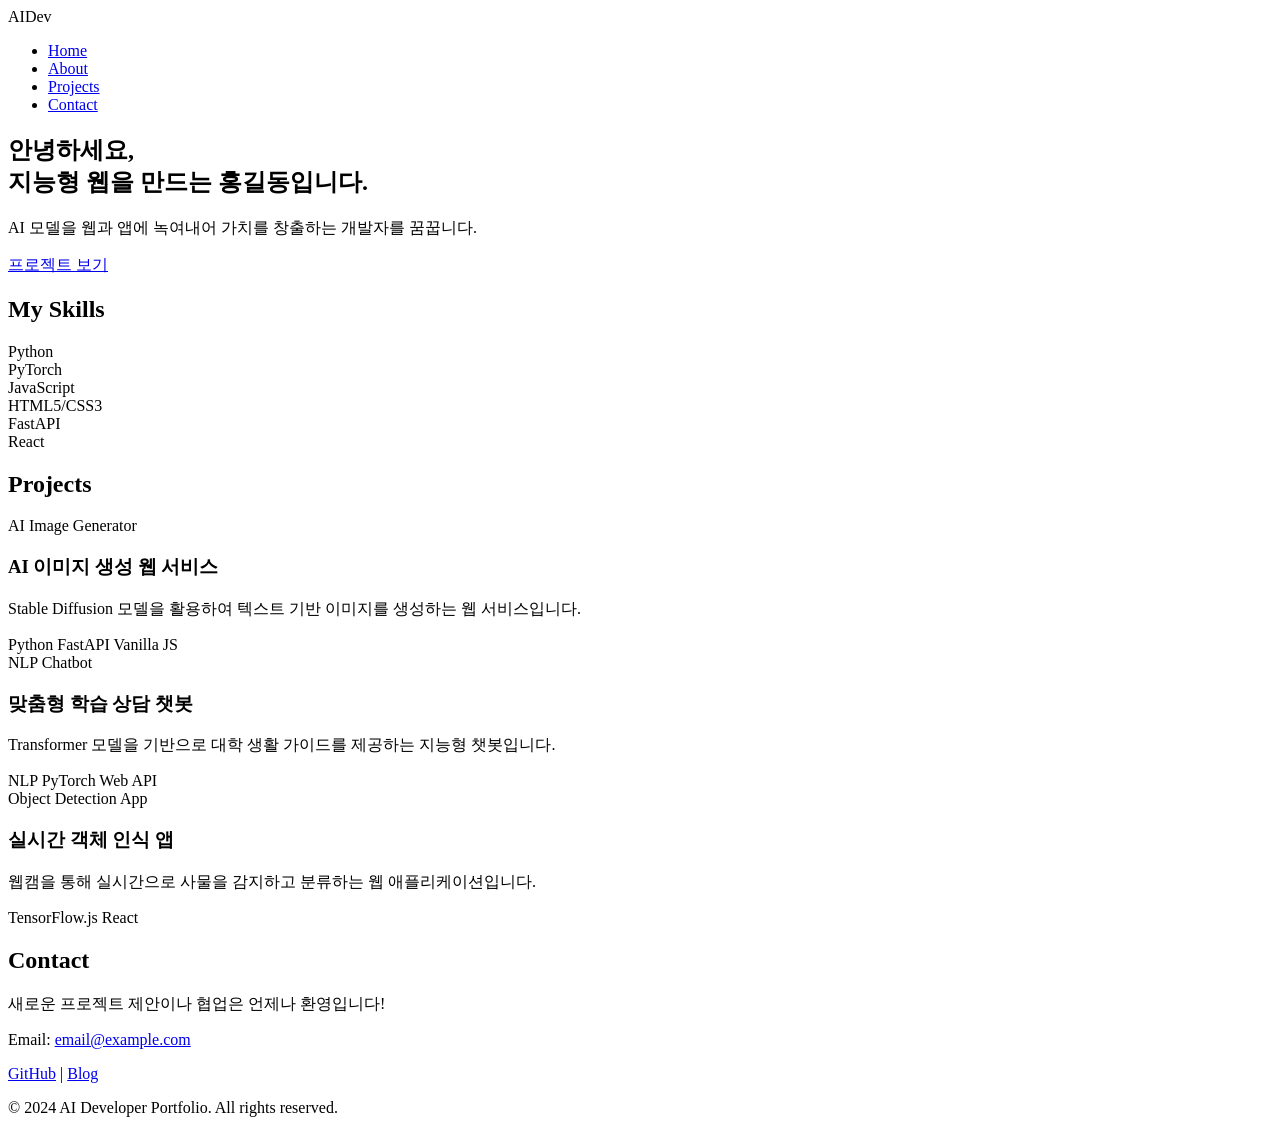
==== index.html @ 756dfb49 "rename to index.html" ====
<!DOCTYPE html>
<html lang="ko">
<head>
    <meta charset="UTF-8">
    <meta name="viewport" content="width=device-width, initial-scale=1.0">
    <title>AI Web Developer | Portfolio</title>
    <link rel="stylesheet" href="style.css">
</head>
<body>
    <!-- Navigation -->
    <nav id="navbar">
        <div class="logo">AI<span>Dev</span></div>
        <ul class="nav-links">
            <li><a href="#home">Home</a></li>
            <li><a href="#about">About</a></li>
            <li><a href="#projects">Projects</a></li>
            <li><a href="#contact">Contact</a></li>
        </ul>
    </nav>

    <!-- Hero Section -->
    <section id="home" class="hero">
        <div class="hero-content">
            <h1 class="fade-in">안녕하세요, <br>지능형 웹을 만드는 <span>홍길동</span>입니다.</h1>
            <p class="fade-in delay-1">AI 모델을 웹과 앱에 녹여내어 가치를 창출하는 개발자를 꿈꿉니다.</p>
            <a href="#projects" class="btn fade-in delay-2">프로젝트 보기</a>
        </div>
    </section>

    <!-- About/Skills Section -->
    <section id="about" class="section">
        <h2 class="section-title">My Skills</h2>
        <div class="skills-container">
            <div class="skill-tag">Python</div>
            <div class="skill-tag">PyTorch</div>
            <div class="skill-tag">JavaScript</div>
            <div class="skill-tag">HTML5/CSS3</div>
            <div class="skill-tag">FastAPI</div>
            <div class="skill-tag">React</div>
        </div>
    </section>

    <!-- Projects Section -->
    <section id="projects" class="section">
        <h2 class="section-title">Projects</h2>
        <div class="project-grid">
            <!-- Project Card 1 -->
            <div class="card">
                <div class="card-img">AI Image Generator</div>
                <div class="card-content">
                    <h3>AI 이미지 생성 웹 서비스</h3>
                    <p>Stable Diffusion 모델을 활용하여 텍스트 기반 이미지를 생성하는 웹 서비스입니다.</p>
                    <div class="tags"><span>Python</span> <span>FastAPI</span> <span>Vanilla JS</span></div>
                </div>
            </div>
            <!-- Project Card 2 -->
            <div class="card">
                <div class="card-img">NLP Chatbot</div>
                <div class="card-content">
                    <h3>맞춤형 학습 상담 챗봇</h3>
                    <p>Transformer 모델을 기반으로 대학 생활 가이드를 제공하는 지능형 챗봇입니다.</p>
                    <div class="tags"><span>NLP</span> <span>PyTorch</span> <span>Web API</span></div>
                </div>
            </div>
            <!-- Project Card 3 -->
            <div class="card">
                <div class="card-img">Object Detection App</div>
                <div class="card-content">
                    <h3>실시간 객체 인식 앱</h3>
                    <p>웹캠을 통해 실시간으로 사물을 감지하고 분류하는 웹 애플리케이션입니다.</p>
                    <div class="tags"><span>TensorFlow.js</span> <span>React</span></div>
                </div>
            </div>
        </div>
    </section>

    <!-- Contact Section -->
    <section id="contact" class="section">
        <h2 class="section-title">Contact</h2>
        <div class="contact-box">
            <p>새로운 프로젝트 제안이나 협업은 언제나 환영입니다!</p>
            <p>Email: <a href="mailto:email@example.com">email@example.com</a></p>
            <div class="social-links">
                <a href="#">GitHub</a> | <a href="#">Blog</a>
            </div>
        </div>
    </section>

    <footer>
        <p>&copy; 2024 AI Developer Portfolio. All rights reserved.</p>
    </footer>

    <script src="script.js"></script>
</body>
</html>
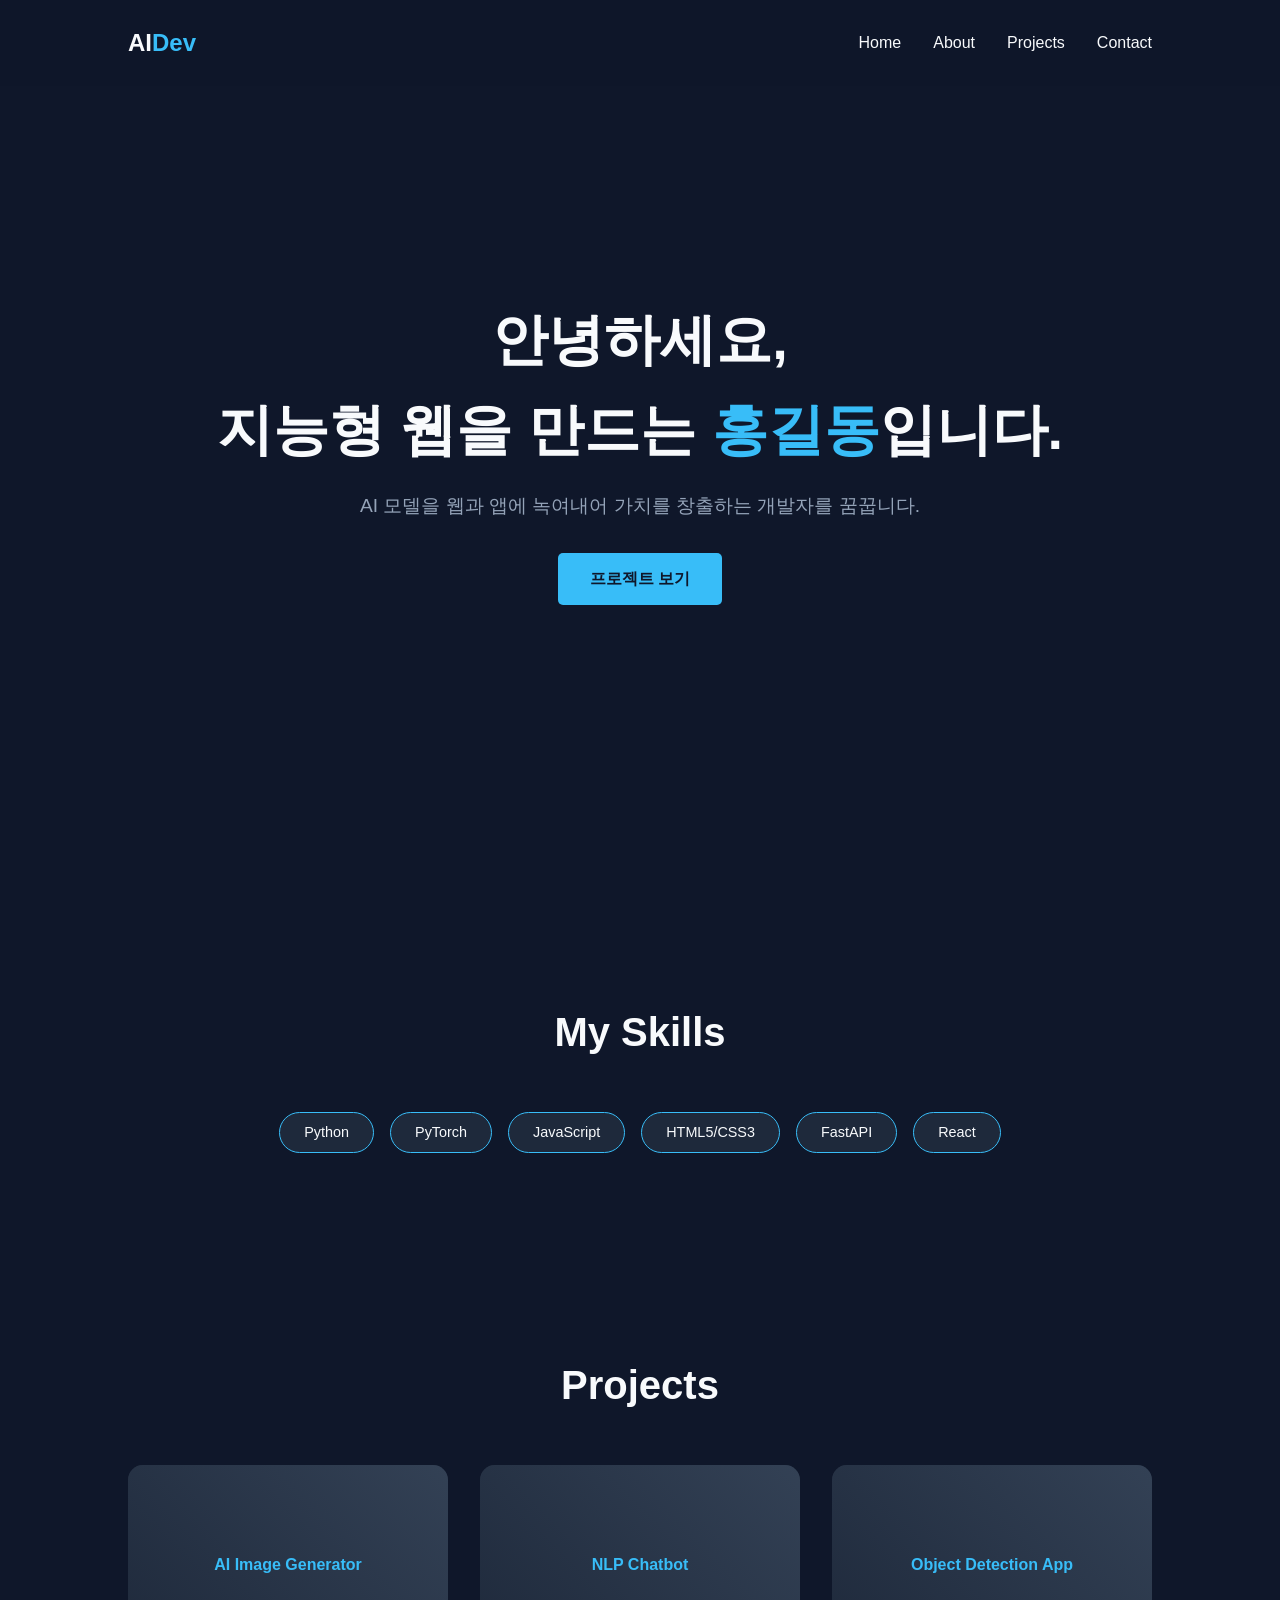
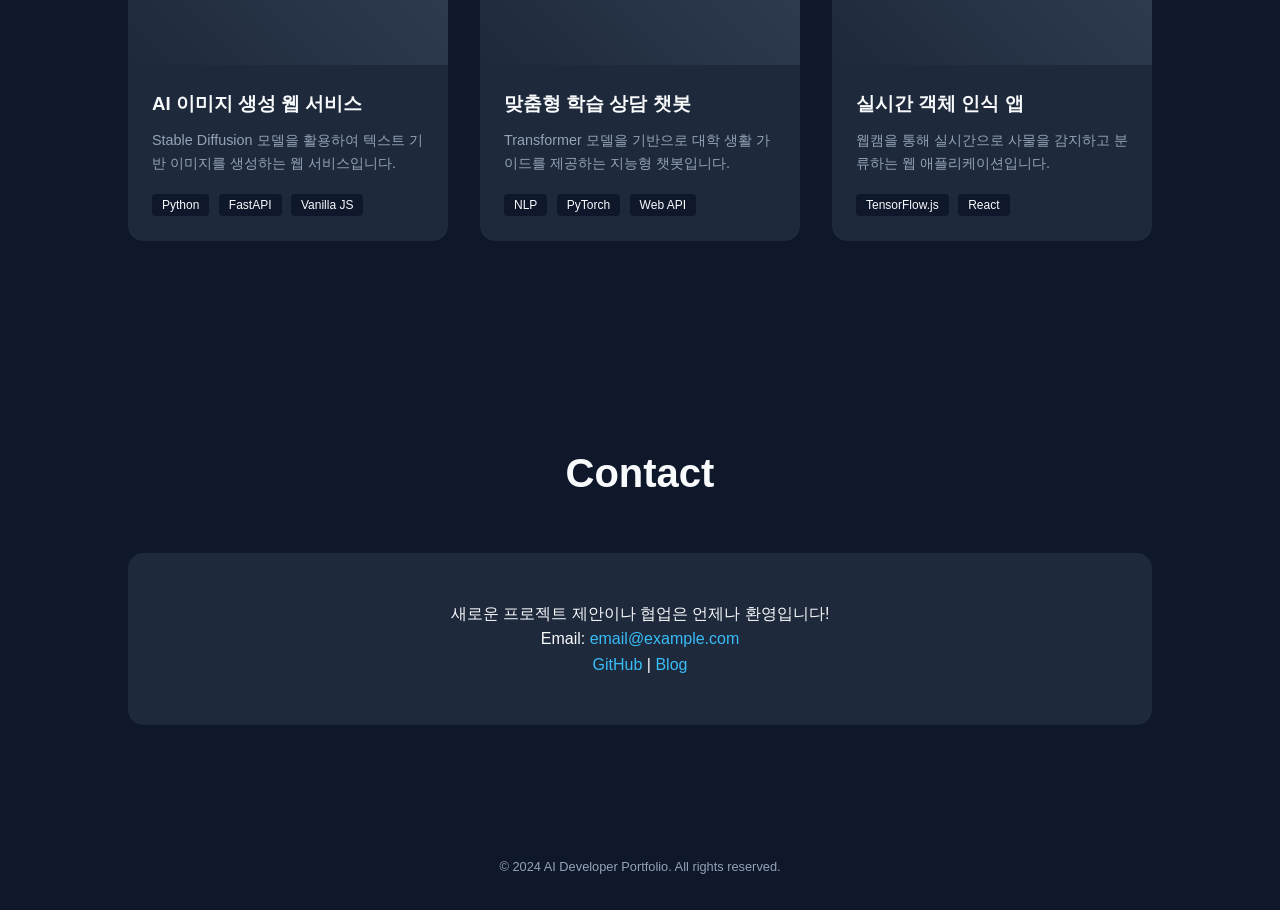
==== commit 8d07929c: "add css/js link code" ====
--- a/index.html
+++ b/index.html
@@ -4,7 +4,7 @@
     <meta charset="UTF-8">
     <meta name="viewport" content="width=device-width, initial-scale=1.0">
     <title>AI Web Developer | Portfolio</title>
-    <link rel="stylesheet" href="style.css">
+    <link rel="stylesheet" href="webp12.css">
 </head>
 <body>
     <!-- Navigation -->
@@ -90,6 +90,6 @@
         <p>&copy; 2024 AI Developer Portfolio. All rights reserved.</p>
     </footer>
 
-    <script src="script.js"></script>
+    <script src="webp12312.js"></script>
 </body>
 </html>
--- a/webp12.css
+++ b/webp12.css
@@ -0,0 +1,193 @@
+:root {
+    --bg-color: #0f172a;
+    --card-bg: #1e293b;
+    --text-color: #f8fafc;
+    --accent-color: #38bdf8;
+    --secondary-color: #94a3b8;
+}
+
+* {
+    margin: 0;
+    padding: 0;
+    box-sizing: border-box;
+}
+
+body {
+    font-family: 'Pretendard', -apple-system, sans-serif;
+    background-color: var(--bg-color);
+    color: var(--text-color);
+    line-height: 1.6;
+    scroll-behavior: smooth;
+}
+
+/* Navigation */
+#navbar {
+    position: fixed;
+    top: 0;
+    width: 100%;
+    display: flex;
+    justify-content: space-between;
+    align-items: center;
+    padding: 1.5rem 10%;
+    background: rgba(15, 23, 42, 0.9);
+    backdrop-filter: blur(10px);
+    z-index: 1000;
+}
+
+.logo {
+    font-size: 1.5rem;
+    font-weight: bold;
+}
+
+.logo span { color: var(--accent-color); }
+
+.nav-links {
+    display: flex;
+    list-style: none;
+}
+
+.nav-links li { margin-left: 2rem; }
+
+.nav-links a {
+    text-decoration: none;
+    color: var(--text-color);
+    font-weight: 500;
+    transition: 0.3s;
+}
+
+.nav-links a:hover { color: var(--accent-color); }
+
+/* Hero Section */
+.hero {
+    height: 100vh;
+    display: flex;
+    align-items: center;
+    justify-content: center;
+    text-align: center;
+    padding: 0 10%;
+}
+
+.hero h1 {
+    font-size: 3.5rem;
+    margin-bottom: 1rem;
+}
+
+.hero h1 span { color: var(--accent-color); }
+
+.hero p {
+    font-size: 1.2rem;
+    color: var(--secondary-color);
+    margin-bottom: 2rem;
+}
+
+.btn {
+    display: inline-block;
+    padding: 0.8rem 2rem;
+    background: var(--accent-color);
+    color: var(--bg-color);
+    text-decoration: none;
+    border-radius: 5px;
+    font-weight: bold;
+    transition: 0.3s;
+}
+
+.btn:hover { transform: translateY(-3px); box-shadow: 0 10px 20px rgba(56, 189, 248, 0.3); }
+
+/* Section Styles */
+.section { padding: 100px 10%; }
+
+.section-title {
+    font-size: 2.5rem;
+    margin-bottom: 3rem;
+    text-align: center;
+}
+
+/* Skill Tags */
+.skills-container {
+    display: flex;
+    flex-wrap: wrap;
+    justify-content: center;
+    gap: 1rem;
+}
+
+.skill-tag {
+    padding: 0.5rem 1.5rem;
+    background: var(--card-bg);
+    border: 1px solid var(--accent-color);
+    border-radius: 50px;
+    font-size: 0.9rem;
+}
+
+/* Project Grid (Cards) */
+.project-grid {
+    display: grid;
+    grid-template-columns: repeat(auto-fit, minmax(300px, 1fr));
+    gap: 2rem;
+}
+
+.card {
+    background: var(--card-bg);
+    border-radius: 15px;
+    overflow: hidden;
+    transition: 0.3s;
+    cursor: pointer;
+}
+
+.card:hover { transform: translateY(-10px); }
+
+.card-img {
+    height: 200px;
+    background: linear-gradient(45deg, #1e293b, #334155);
+    display: flex;
+    align-items: center;
+    justify-content: center;
+    font-weight: bold;
+    color: var(--accent-color);
+}
+
+.card-content { padding: 1.5rem; }
+
+.card-content h3 { margin-bottom: 10px; }
+
+.card-content p {
+    font-size: 0.9rem;
+    color: var(--secondary-color);
+    margin-bottom: 1rem;
+}
+
+.tags span {
+    font-size: 0.75rem;
+    background: #0f172a;
+    padding: 4px 10px;
+    border-radius: 4px;
+    margin-right: 5px;
+}
+
+/* Contact */
+.contact-box {
+    text-align: center;
+    background: var(--card-bg);
+    padding: 3rem;
+    border-radius: 15px;
+}
+
+.contact-box a { color: var(--accent-color); text-decoration: none; }
+
+footer {
+    text-align: center;
+    padding: 2rem;
+    font-size: 0.8rem;
+    color: var(--secondary-color);
+}
+
+/* Animations */
+.fade-in { opacity: 0; transform: translateY(20px); transition: 1s ease-out forwards; }
+.delay-1 { transition-delay: 0.3s; }
+.delay-2 { transition-delay: 0.6s; }
+.visible { opacity: 1; transform: translateY(0); }
+
+/* Responsive */
+@media (max-width: 768px) {
+    .hero h1 { font-size: 2.5rem; }
+    .nav-links { display: none; }
+}
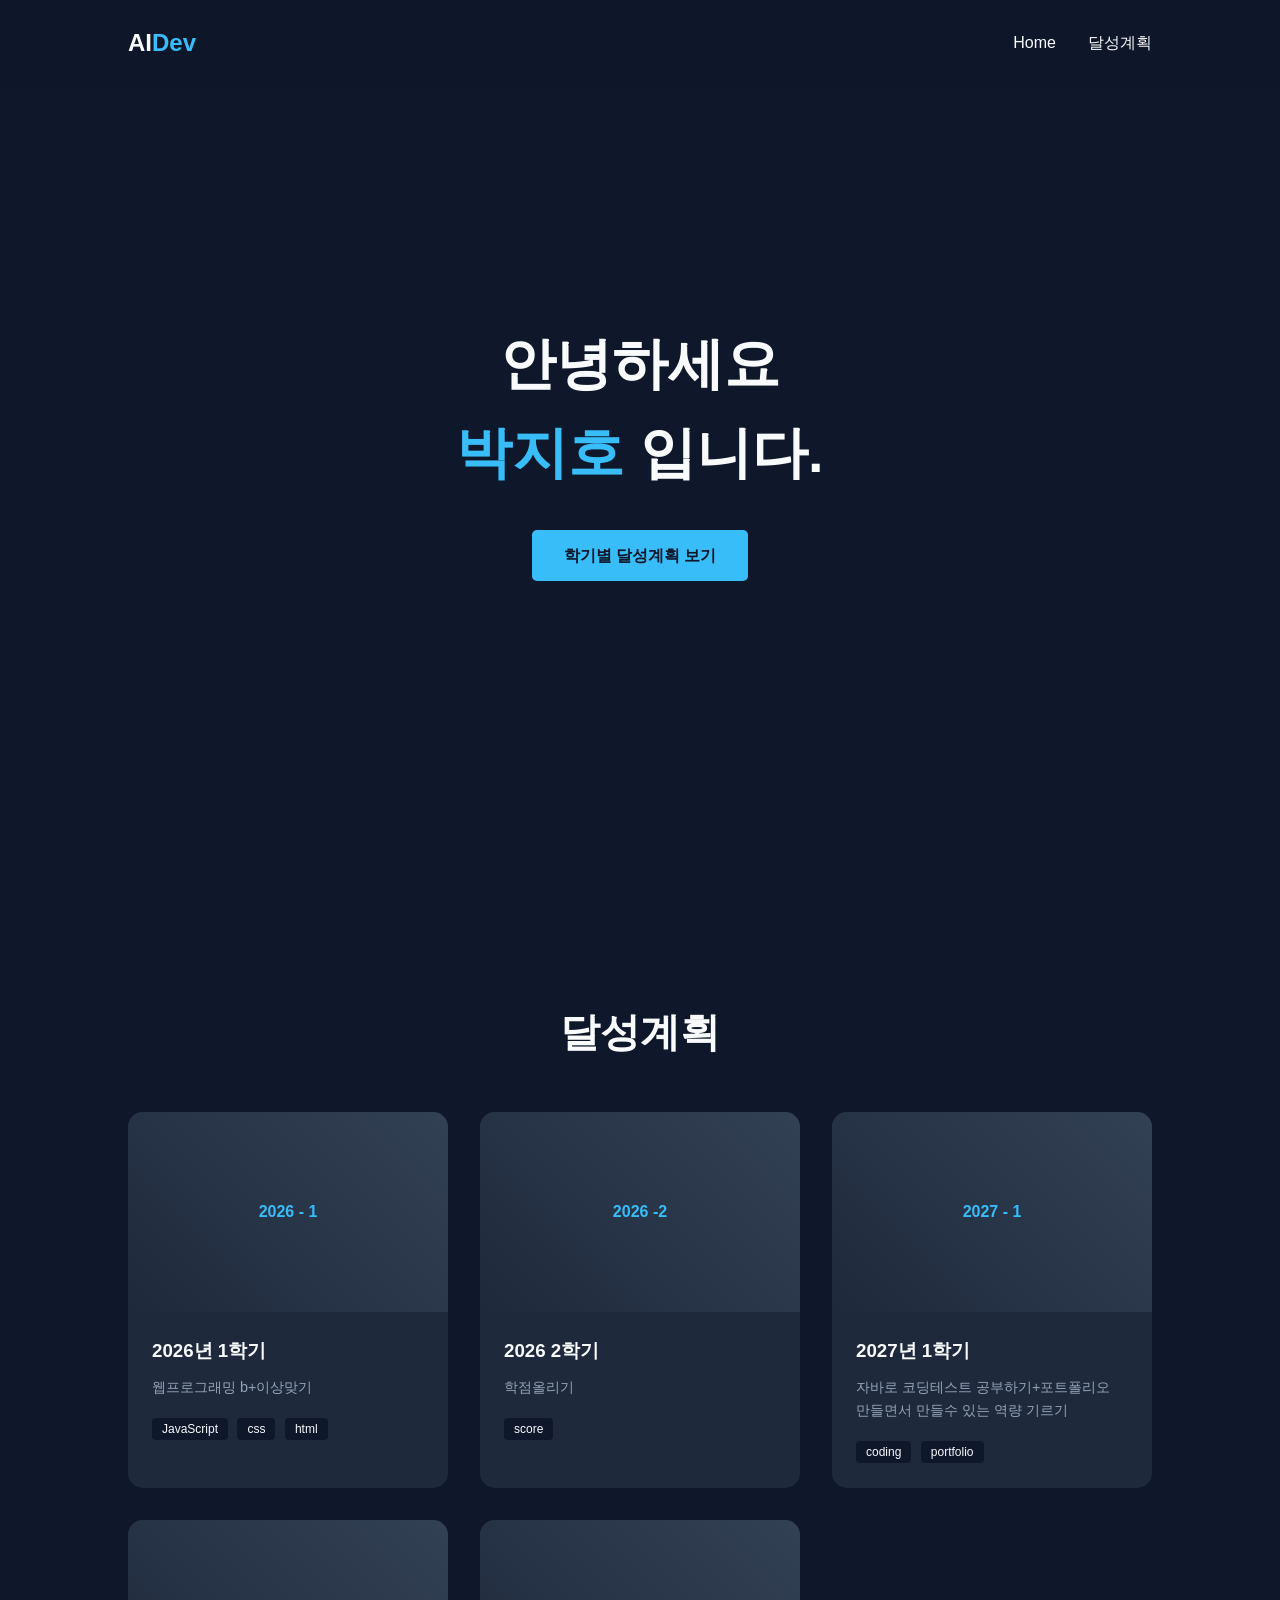
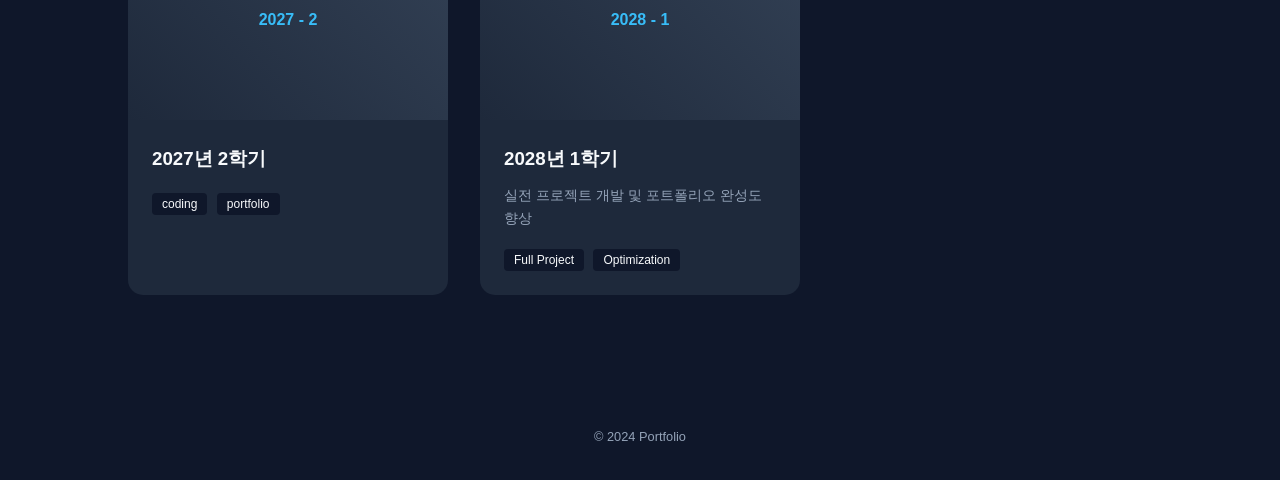
==== commit ed51c199: "update add css/js link code with add code" ====
--- a/index.html
+++ b/index.html
@@ -4,92 +4,109 @@
     <meta charset="UTF-8">
     <meta name="viewport" content="width=device-width, initial-scale=1.0">
     <title>AI Web Developer | Portfolio</title>
+
     <link rel="stylesheet" href="webp12.css">
 </head>
+
 <body>
+
     <!-- Navigation -->
     <nav id="navbar">
         <div class="logo">AI<span>Dev</span></div>
         <ul class="nav-links">
             <li><a href="#home">Home</a></li>
-            <li><a href="#about">About</a></li>
-            <li><a href="#projects">Projects</a></li>
-            <li><a href="#contact">Contact</a></li>
+            <li><a href="#projects">달성계획</a></li>
         </ul>
     </nav>
 
-    <!-- Hero Section -->
+    <!-- HOME -->
     <section id="home" class="hero">
         <div class="hero-content">
-            <h1 class="fade-in">안녕하세요, <br>지능형 웹을 만드는 <span>홍길동</span>입니다.</h1>
-            <p class="fade-in delay-1">AI 모델을 웹과 앱에 녹여내어 가치를 창출하는 개발자를 꿈꿉니다.</p>
-            <a href="#projects" class="btn fade-in delay-2">프로젝트 보기</a>
+            <h1 class="fade-in">
+                안녕하세요 <br>
+                <span>박지호</span> 입니다.
+            </h1>
+            </p>
+            <a href="#projects" class="btn fade-in delay-2">
+                학기별 달성계획 보기
+            </a>
         </div>
     </section>
 
-    <!-- About/Skills Section -->
-    <section id="about" class="section">
-        <h2 class="section-title">My Skills</h2>
-        <div class="skills-container">
-            <div class="skill-tag">Python</div>
-            <div class="skill-tag">PyTorch</div>
-            <div class="skill-tag">JavaScript</div>
-            <div class="skill-tag">HTML5/CSS3</div>
-            <div class="skill-tag">FastAPI</div>
-            <div class="skill-tag">React</div>
-        </div>
-    </section>
+    <!-- 달성계획 -->
+    <section id="projects" class="section">
+        <h2 class="section-title">달성계획</h2>
 
-    <!-- Projects Section -->
-    <section id="projects" class="section">
-        <h2 class="section-title">Projects</h2>
         <div class="project-grid">
-            <!-- Project Card 1 -->
+
             <div class="card">
-                <div class="card-img">AI Image Generator</div>
+                <div class="card-img">2026 - 1</div>
                 <div class="card-content">
-                    <h3>AI 이미지 생성 웹 서비스</h3>
-                    <p>Stable Diffusion 모델을 활용하여 텍스트 기반 이미지를 생성하는 웹 서비스입니다.</p>
-                    <div class="tags"><span>Python</span> <span>FastAPI</span> <span>Vanilla JS</span></div>
+                    <h3>2026년 1학기</h3>
+                    <p>웹프로그래밍 b+이상맞기
+                    </p>
+                    <div class="tags">
+                        <span>JavaScript</span>
+                        <span>css</span>
+                        <span>html</span>
+                    </div>
                 </div>
             </div>
-            <!-- Project Card 2 -->
+
             <div class="card">
-                <div class="card-img">NLP Chatbot</div>
+                <div class="card-img">2026 -2</div>
                 <div class="card-content">
-                    <h3>맞춤형 학습 상담 챗봇</h3>
-                    <p>Transformer 모델을 기반으로 대학 생활 가이드를 제공하는 지능형 챗봇입니다.</p>
-                    <div class="tags"><span>NLP</span> <span>PyTorch</span> <span>Web API</span></div>
+                    <h3>2026 2학기 </h3>
+                     <p>학점올리기
+                    </p>
+                    <div class="tags">
+                        <span>score</span>
+                    </div>
                 </div>
             </div>
-            <!-- Project Card 3 -->
             <div class="card">
-                <div class="card-img">Object Detection App</div>
-                <div class="card-content">
-                    <h3>실시간 객체 인식 앱</h3>
-                    <p>웹캠을 통해 실시간으로 사물을 감지하고 분류하는 웹 애플리케이션입니다.</p>
-                    <div class="tags"><span>TensorFlow.js</span> <span>React</span></div>
-                </div>
-            </div>
+    <div class="card-img">2027 - 1</div>
+    <div class="card-content">
+        <h3>2027년 1학기</h3>
+        <p>자바로 코딩테스트 공부하기+포트폴리오 만들면서 만들수 있는 역량 기르기</p>
+        <div class="tags">
+            <span>coding</span>
+            <span>portfolio</span>
         </div>
-    </section>
+    </div>
+</div>
 
-    <!-- Contact Section -->
-    <section id="contact" class="section">
-        <h2 class="section-title">Contact</h2>
-        <div class="contact-box">
-            <p>새로운 프로젝트 제안이나 협업은 언제나 환영입니다!</p>
-            <p>Email: <a href="mailto:email@example.com">email@example.com</a></p>
-            <div class="social-links">
-                <a href="#">GitHub</a> | <a href="#">Blog</a>
-            </div>
+<div class="card">
+    <div class="card-img">2027 - 2</div>
+    <div class="card-content">
+        <h3>2027년 2학기</h3>
+        <p></p>
+        <div class="tags">
+            <span>coding</span>
+            <span>portfolio</span>
+        </div>
+    </div>
+</div>
+
+<div class="card">
+    <div class="card-img">2028 - 1</div>
+    <div class="card-content">
+        <h3>2028년 1학기</h3>
+        <p>실전 프로젝트 개발 및 포트폴리오 완성도 향상</p>
+        <div class="tags">
+            <span>Full Project</span>
+            <span>Optimization</span>
+        </div>
+    </div>
+</div>
         </div>
     </section>
 
     <footer>
-        <p>&copy; 2024 AI Developer Portfolio. All rights reserved.</p>
+        <p>&copy; 2024 Portfolio</p>
     </footer>
 
     <script src="webp12312.js"></script>
+
 </body>
 </html>
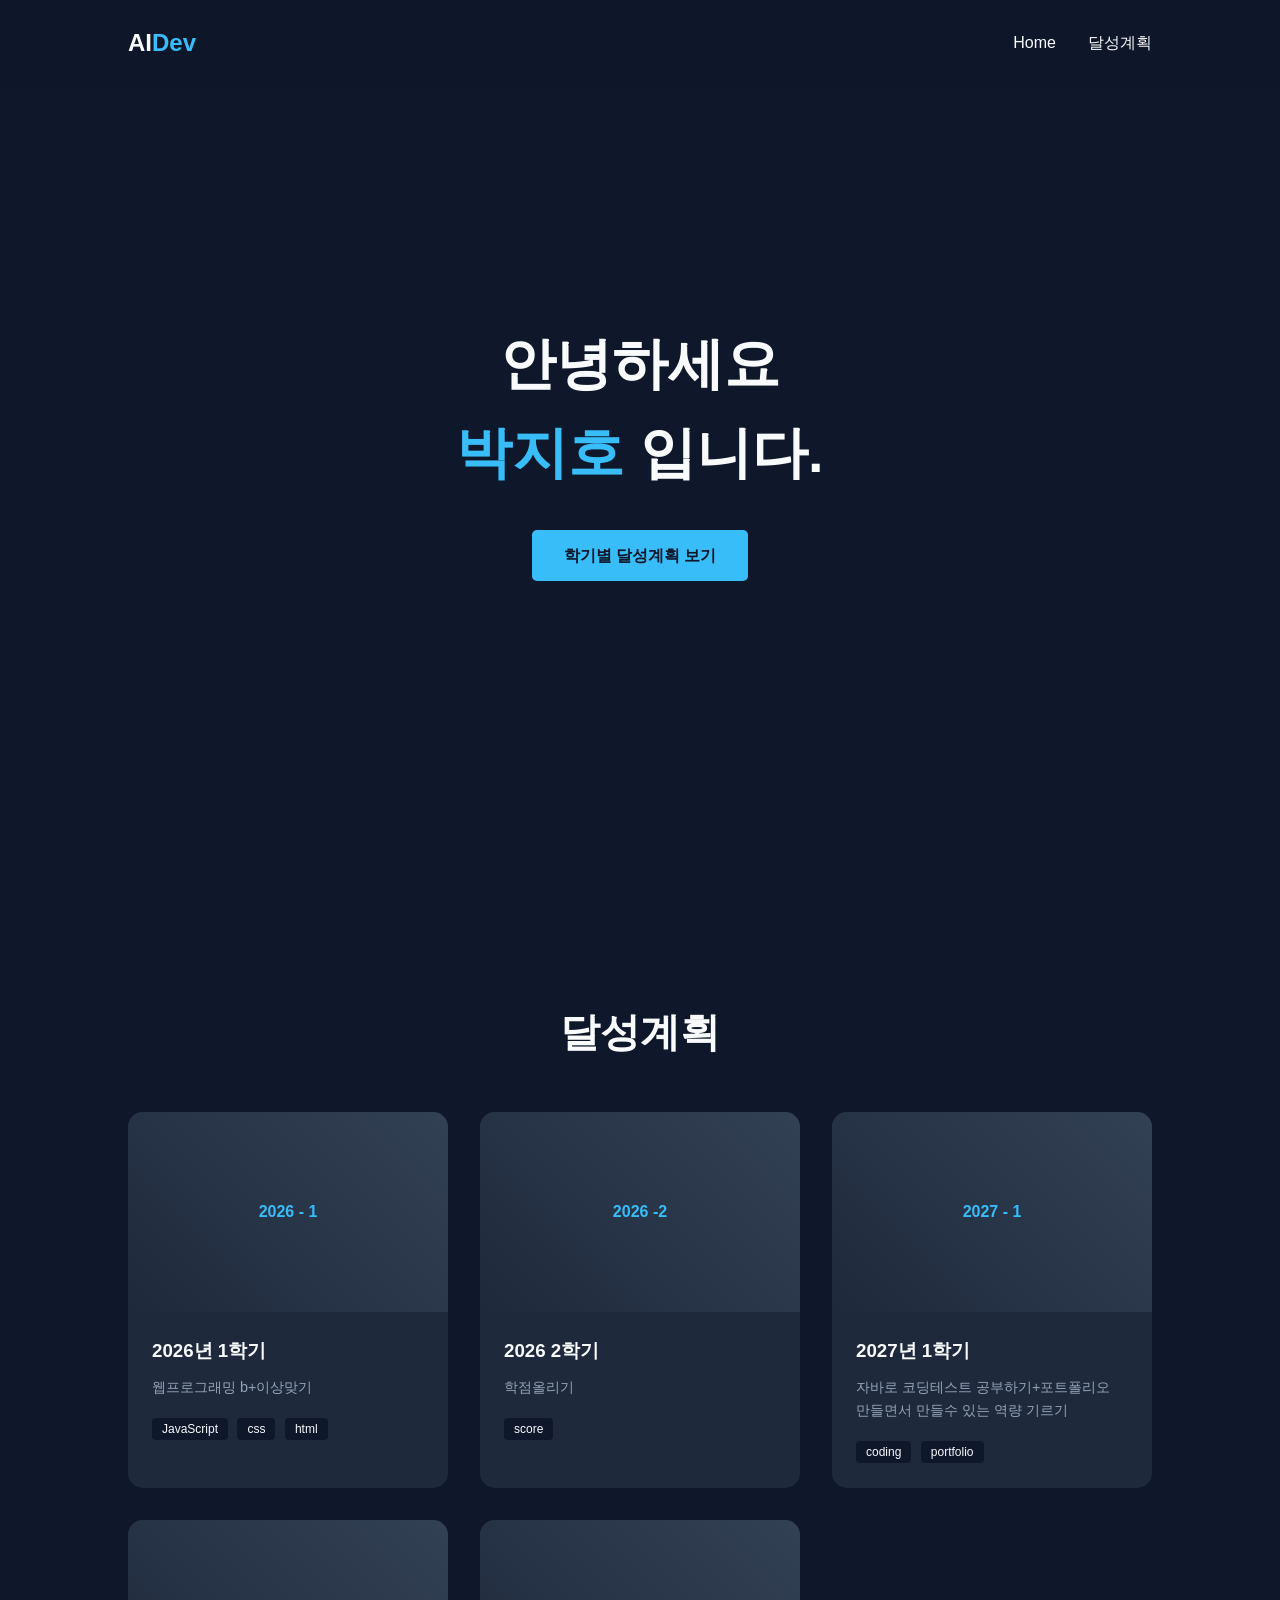
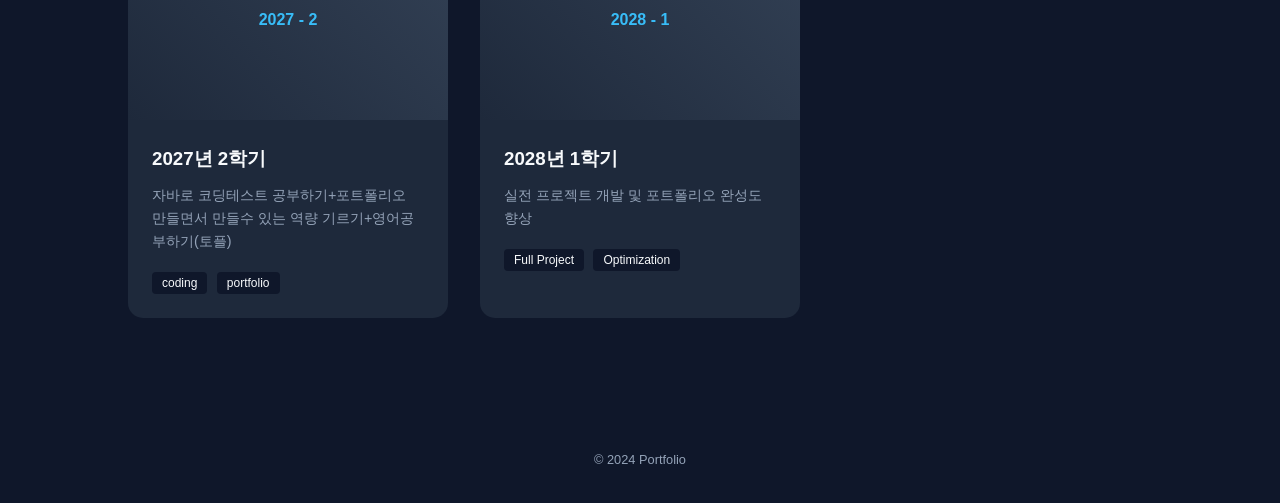
==== commit 2fb69b8a: "third update html code" ====
--- a/index.html
+++ b/index.html
@@ -80,7 +80,7 @@
     <div class="card-img">2027 - 2</div>
     <div class="card-content">
         <h3>2027년 2학기</h3>
-        <p></p>
+        <p>자바로 코딩테스트 공부하기+포트폴리오 만들면서 만들수 있는 역량 기르기+영어공부하기(토플)</p>
         <div class="tags">
             <span>coding</span>
             <span>portfolio</span>
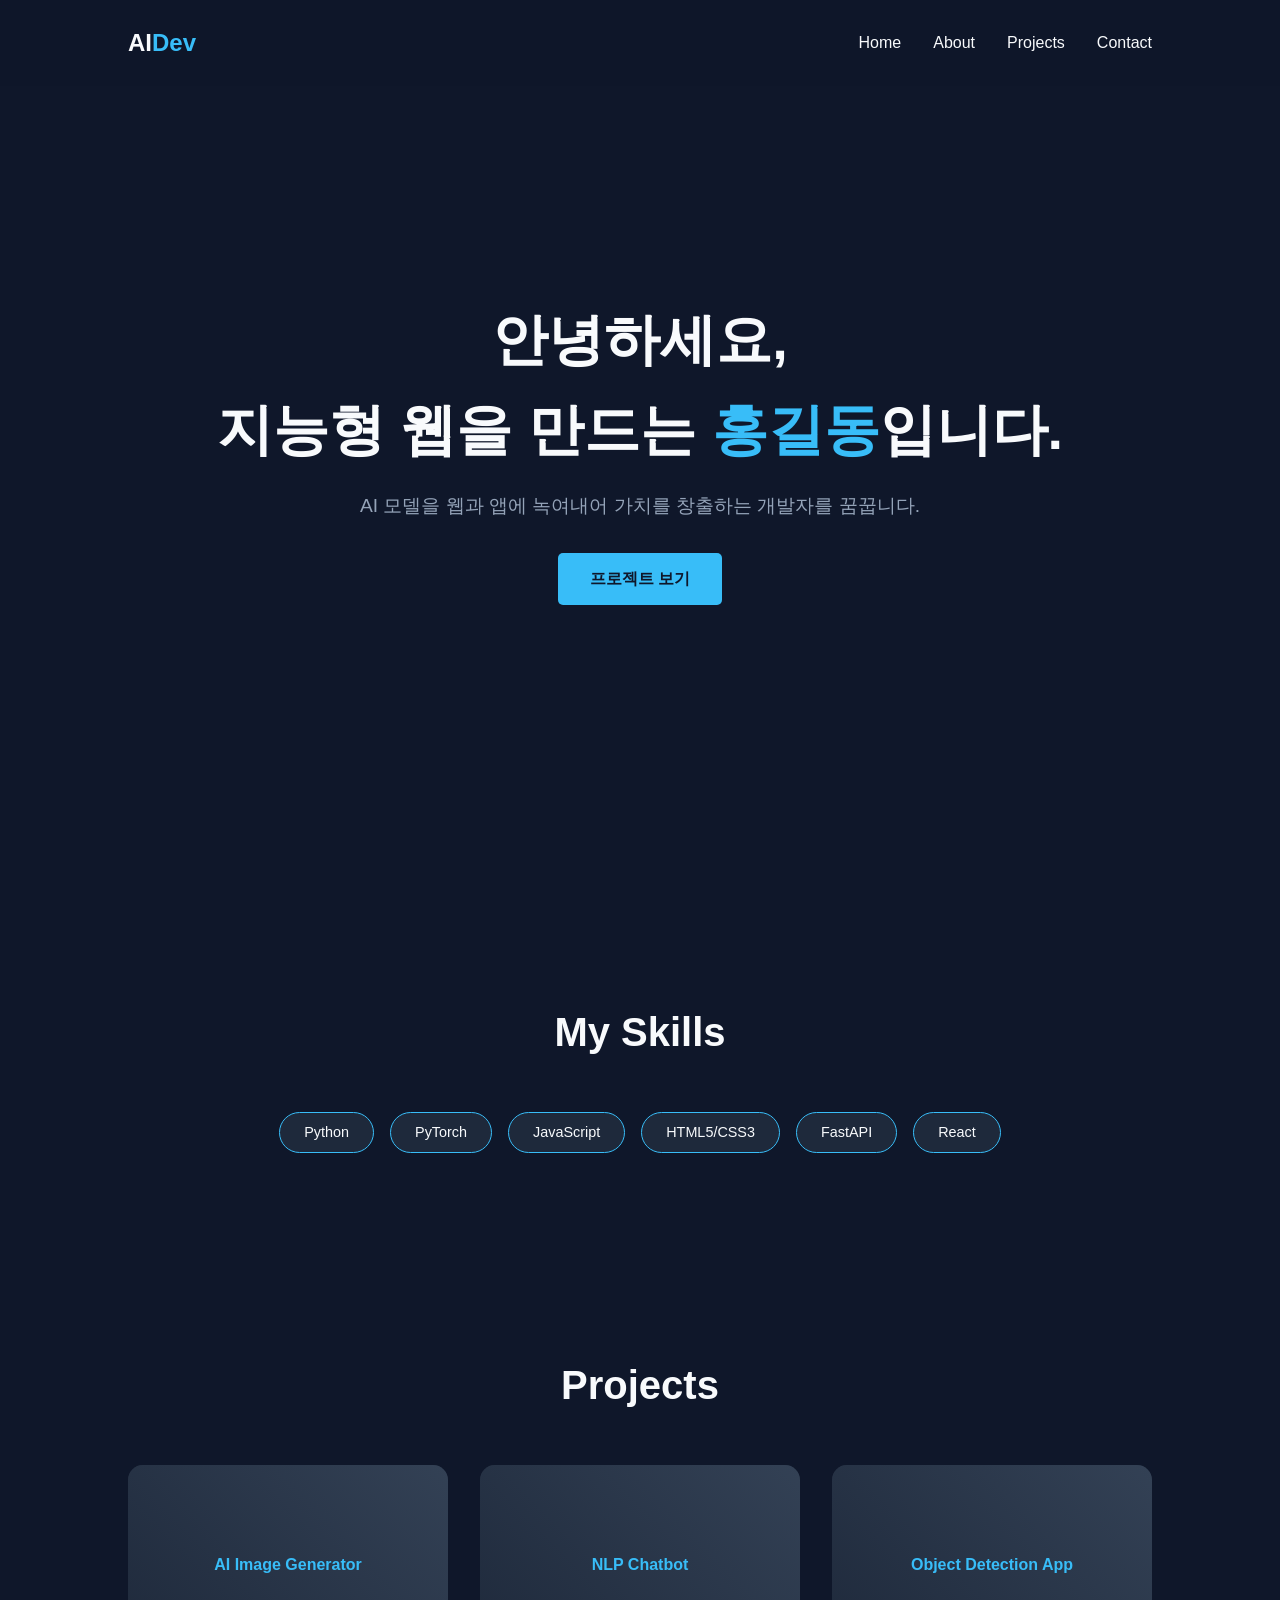
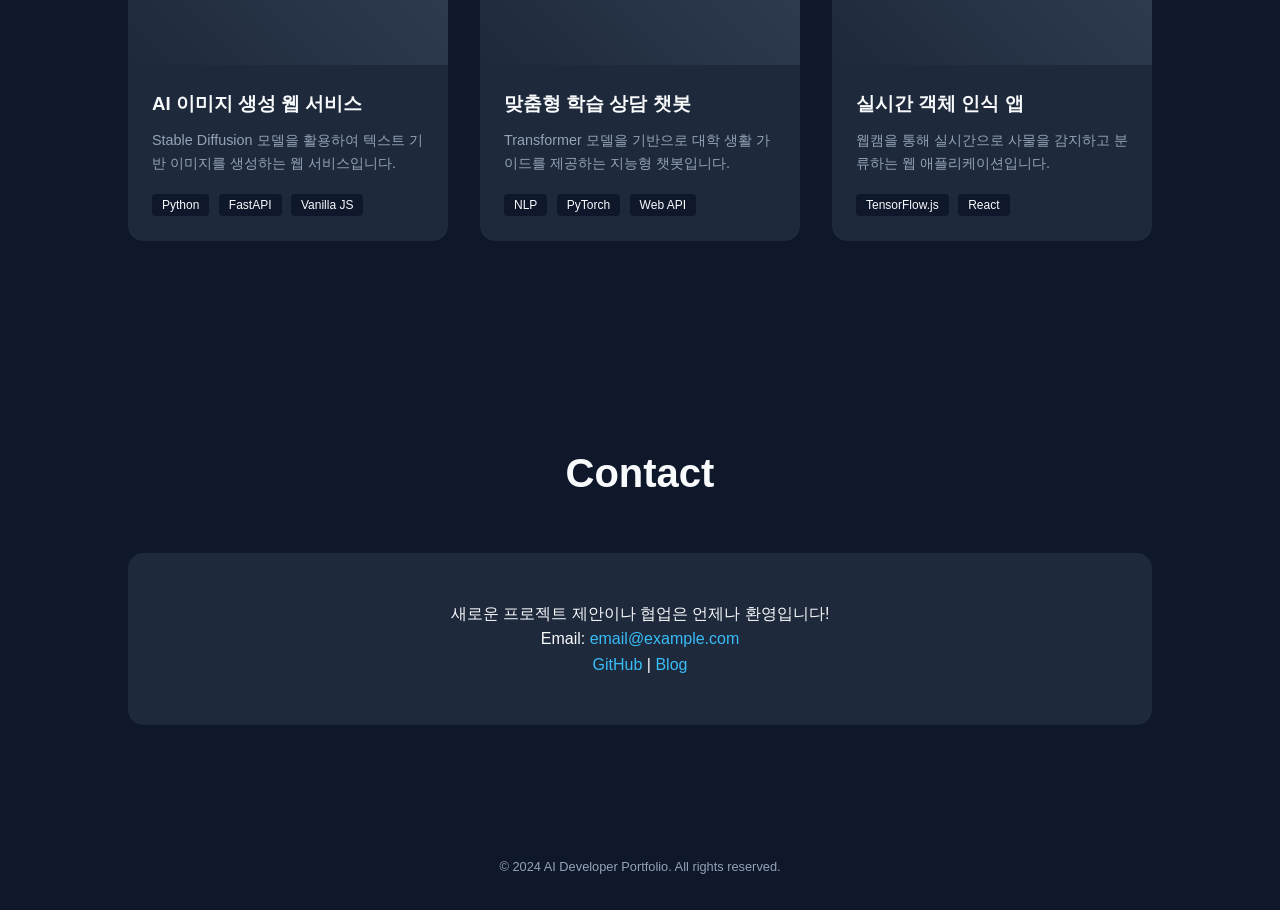
==== commit 836ffd80: "5 modify" ====
--- a/index.html
+++ b/index.html
@@ -4,109 +4,96 @@
     <meta charset="UTF-8">
     <meta name="viewport" content="width=device-width, initial-scale=1.0">
     <title>AI Web Developer | Portfolio</title>
-
-    <link rel="stylesheet" href="webp12.css">
+        <link rel="stylesheet" href="webp12.css">
 </head>
-
 <body>
-
     <!-- Navigation -->
     <nav id="navbar">
         <div class="logo">AI<span>Dev</span></div>
         <ul class="nav-links">
             <li><a href="#home">Home</a></li>
-            <li><a href="#projects">달성계획</a></li>
+            <li><a href="#about">About</a></li>
+            <li><a href="#projects">Projects</a></li>
+            <li><a href="#contact">Contact</a></li>
         </ul>
     </nav>
-
-    <!-- HOME -->
+    <!-- Hero Section -->
     <section id="home" class="hero">
         <div class="hero-content">
-            <h1 class="fade-in">
-                안녕하세요 <br>
-                <span>박지호</span> 입니다.
-            </h1>
-            </p>
-            <a href="#projects" class="btn fade-in delay-2">
-                학기별 달성계획 보기
-            </a>
+            <h1 class="fade-in">안녕하세요, <br>지능형 웹을 만드는 <span>홍길동</span>입니다.</h1>
+            <p class="fade-in delay-1">AI 모델을 웹과 앱에 녹여내어 가치를 창출하는 개발자를 꿈꿉니다.</p>
+            <a href="#projects" class="btn fade-in delay-2">프로젝트 보기</a>
         </div>
     </section>
-
-    <!-- 달성계획 -->
+    <!-- About/Skills Section -->
+    <section id="about" class="section">
+        <h2 class="section-title">My Skills</h2>
+        <div class="skills-container">
+            <div class="skill-tag">Python</div>
+            <div class="skill-tag">PyTorch</div>
+            <div class="skill-tag">JavaScript</div>
+            <div class="skill-tag">HTML5/CSS3</div>
+            <div class="skill-tag">FastAPI</div>
+            <div class="skill-tag">React</div>
+        </div>
+    </section>
+    <!-- Projects Section -->
     <section id="projects" class="section">
-        <h2 class="section-title">달성계획</h2>
-
+        <h2 class="section-title">Projects</h2>
         <div class="project-grid">
-
+            <!-- Project Card 1 -->
             <div class="card">
-                <div class="card-img">2026 - 1</div>
+                <div class="card-img">AI Image Generator</div>
                 <div class="card-content">
-                    <h3>2026년 1학기</h3>
-                    <p>웹프로그래밍 b+이상맞기
-                    </p>
-                    <div class="tags">
-                        <span>JavaScript</span>
-                        <span>css</span>
-                        <span>html</span>
-                    </div>
+                    <h3>AI 이미지 생성 웹 서비스</h3>
+                    <p>Stable Diffusion 모델을 활용하여 텍스트 기반 이미지를 생성하는 웹 서비스입니다.</p>
+                    <div class="tags"><span>Python</span> <span>FastAPI</span> <span>Vanilla JS</span></div>
                 </div>
             </div>
-
+            <!-- Project Card 2 -->
             <div class="card">
-                <div class="card-img">2026 -2</div>
+                <div class="card-img">NLP Chatbot</div>
                 <div class="card-content">
-                    <h3>2026 2학기 </h3>
-                     <p>학점올리기
-                    </p>
-                    <div class="tags">
-                        <span>score</span>
-                    </div>
+                    <h3>맞춤형 학습 상담 챗봇</h3>
+                    <p>Transformer 모델을 기반으로 대학 생활 가이드를 제공하는 지능형 챗봇입니다.</p>
+                    <div class="tags"><span>NLP</span> <span>PyTorch</span> <span>Web API</span></div>
                 </div>
             </div>
+            <!-- Project Card 3 -->
             <div class="card">
-    <div class="card-img">2027 - 1</div>
-    <div class="card-content">
-        <h3>2027년 1학기</h3>
-        <p>자바로 코딩테스트 공부하기+포트폴리오 만들면서 만들수 있는 역량 기르기</p>
-        <div class="tags">
-            <span>coding</span>
-            <span>portfolio</span>
-        </div>
-    </div>
-</div>
-
-<div class="card">
-    <div class="card-img">2027 - 2</div>
-    <div class="card-content">
-        <h3>2027년 2학기</h3>
-        <p>자바로 코딩테스트 공부하기+포트폴리오 만들면서 만들수 있는 역량 기르기+영어공부하기(토플)</p>
-        <div class="tags">
-            <span>coding</span>
-            <span>portfolio</span>
-        </div>
-    </div>
-</div>
-
-<div class="card">
-    <div class="card-img">2028 - 1</div>
-    <div class="card-content">
-        <h3>2028년 1학기</h3>
-        <p>실전 프로젝트 개발 및 포트폴리오 완성도 향상</p>
-        <div class="tags">
-            <span>Full Project</span>
-            <span>Optimization</span>
-        </div>
-    </div>
-</div>
+                <div class="card-img">Object Detection App</div>
+                <div class="card-content">
+                    <h3>실시간 객체 인식 앱</h3>
+                    <p>웹캠을 통해 실시간으로 사물을 감지하고 분류하는 웹 애플리케이션입니다.</p>
+                    <div class="tags"><span>TensorFlow.js</span> <span>React</span></div>
+                </div>
+            </div>
         </div>
     </section>
+    <!-- Contact Section -->
+    <section id="contact" class="section">
+        <h2 class="section-title">Contact</h2>
+        <div class="contact-box">
+            <p>새로운 프로젝트 제안이나 협업은 언제나 환영입니다!</p>
+            <p>Email: <a href="mailto:email@example.com">email@example.com</a></p>
+            <div class="social-links">
+                <a href="#">GitHub</a> | <a href="#">Blog</a>
+            </div>
+        </div>
+    </section>
+    <footer>
+        <p>&copy; 2024 AI Developer Portfolio. All rights reserved.</p>
+    </footer>
+        <script src="webp12312.js"></script>
+</body>
+</html>
 
-    <footer>
-        <p>&copy; 2024 Portfolio</p>
-    </footer>
 
-    <script src="webp12312.js"></script>
 
-</body>
-</html>+
+
+
+
+
+
+
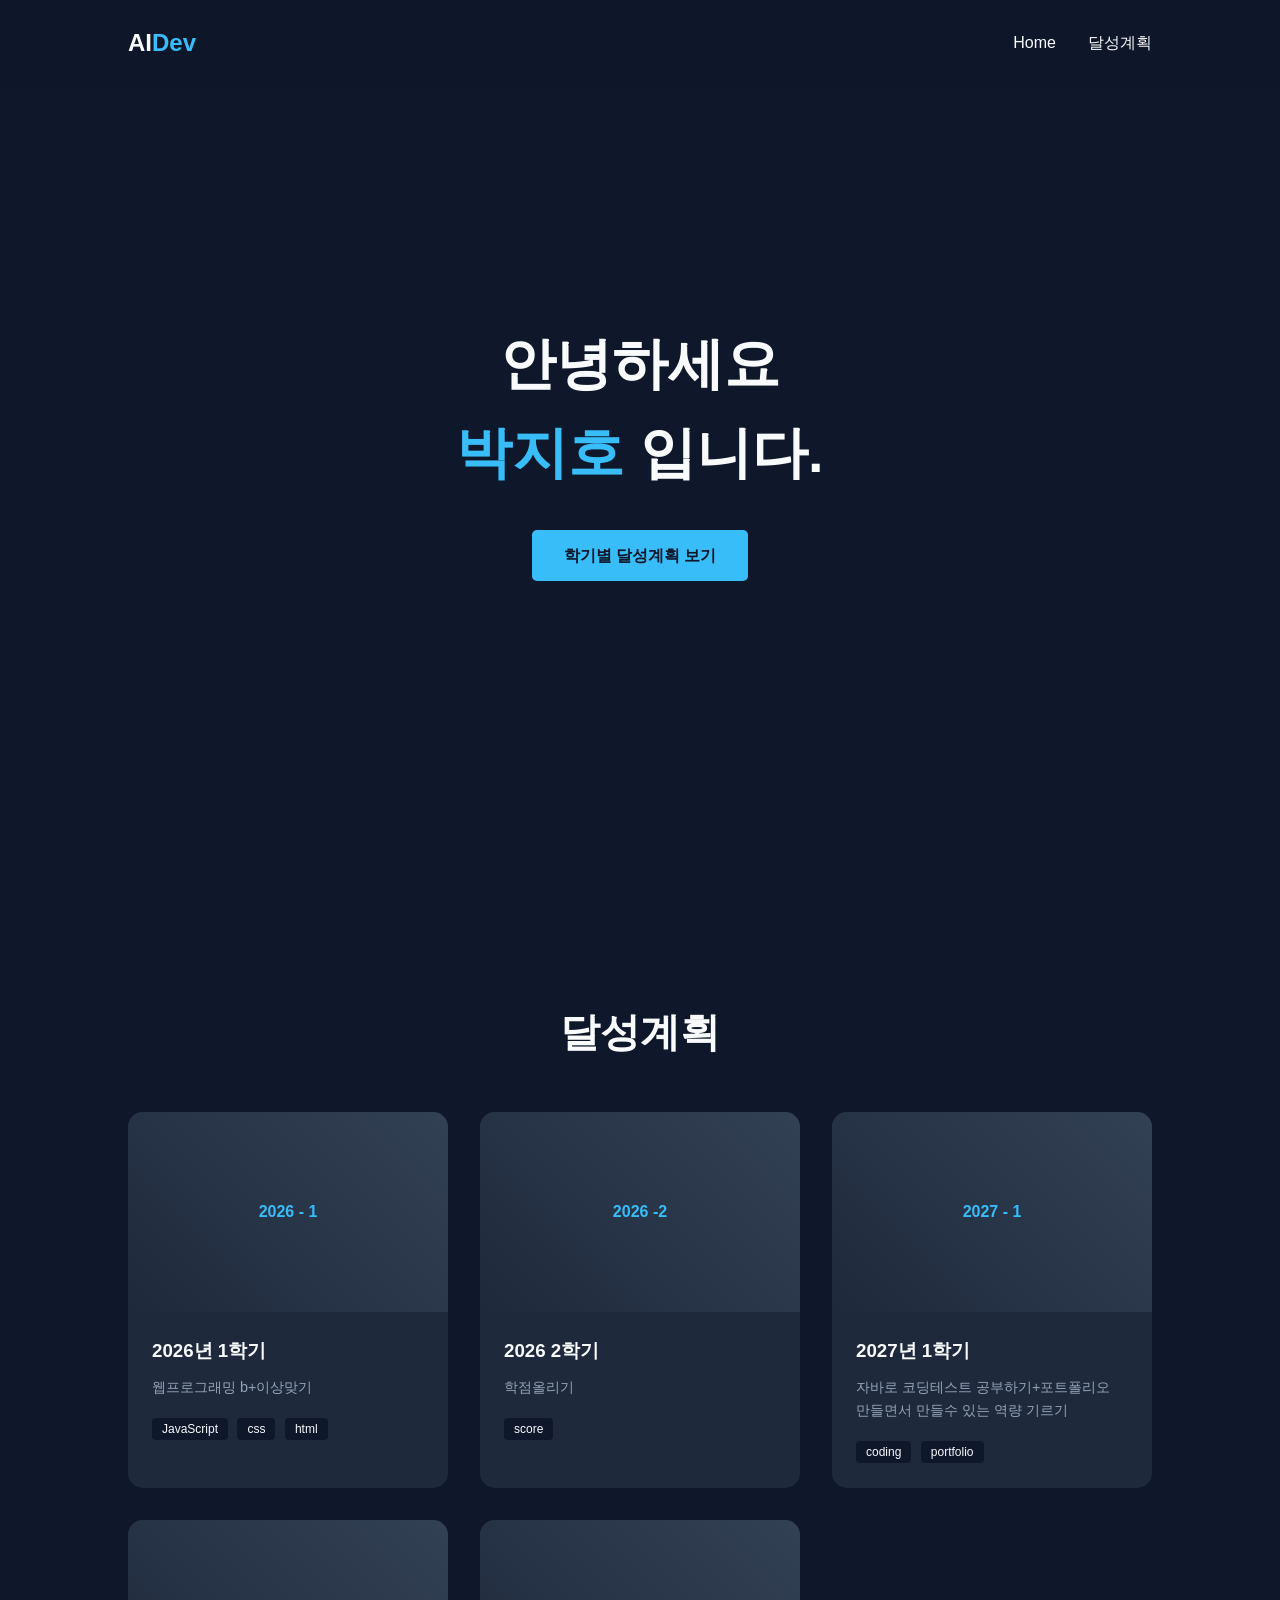
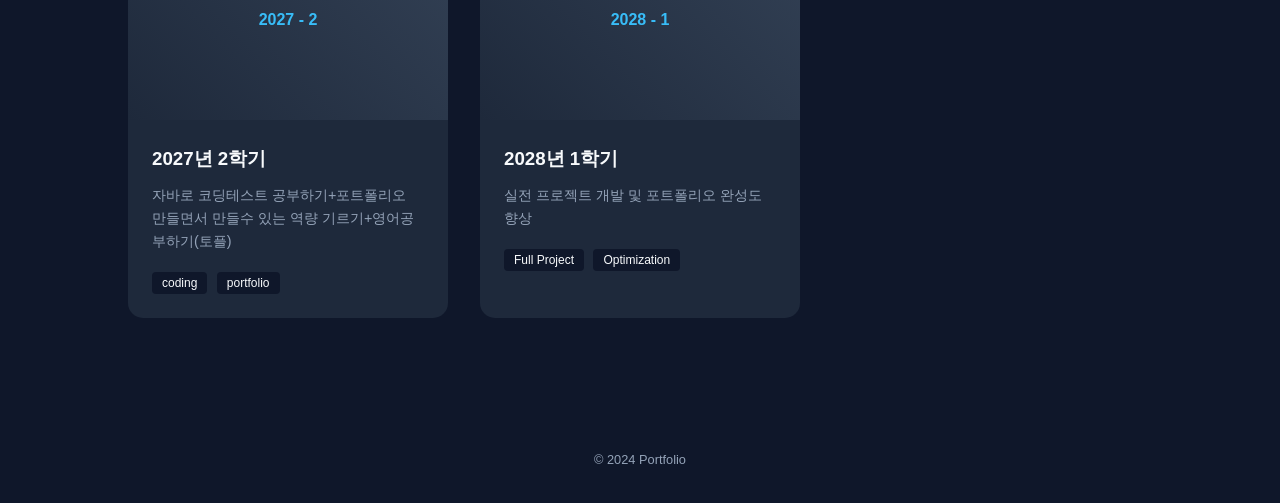
==== commit 3741a0c5: "6th modify commit" ====
--- a/index.html
+++ b/index.html
@@ -4,96 +4,109 @@
     <meta charset="UTF-8">
     <meta name="viewport" content="width=device-width, initial-scale=1.0">
     <title>AI Web Developer | Portfolio</title>
-        <link rel="stylesheet" href="webp12.css">
+
+    <link rel="stylesheet" href="webp12.css">
 </head>
+
 <body>
+
     <!-- Navigation -->
     <nav id="navbar">
         <div class="logo">AI<span>Dev</span></div>
         <ul class="nav-links">
             <li><a href="#home">Home</a></li>
-            <li><a href="#about">About</a></li>
-            <li><a href="#projects">Projects</a></li>
-            <li><a href="#contact">Contact</a></li>
+            <li><a href="#projects">달성계획</a></li>
         </ul>
     </nav>
-    <!-- Hero Section -->
+
+    <!-- HOME -->
     <section id="home" class="hero">
         <div class="hero-content">
-            <h1 class="fade-in">안녕하세요, <br>지능형 웹을 만드는 <span>홍길동</span>입니다.</h1>
-            <p class="fade-in delay-1">AI 모델을 웹과 앱에 녹여내어 가치를 창출하는 개발자를 꿈꿉니다.</p>
-            <a href="#projects" class="btn fade-in delay-2">프로젝트 보기</a>
+            <h1 class="fade-in">
+                안녕하세요 <br>
+                <span>박지호</span> 입니다.
+            </h1>
+            </p>
+            <a href="#projects" class="btn fade-in delay-2">
+                학기별 달성계획 보기
+            </a>
         </div>
     </section>
-    <!-- About/Skills Section -->
-    <section id="about" class="section">
-        <h2 class="section-title">My Skills</h2>
-        <div class="skills-container">
-            <div class="skill-tag">Python</div>
-            <div class="skill-tag">PyTorch</div>
-            <div class="skill-tag">JavaScript</div>
-            <div class="skill-tag">HTML5/CSS3</div>
-            <div class="skill-tag">FastAPI</div>
-            <div class="skill-tag">React</div>
+
+    <!-- 달성계획 -->
+    <section id="projects" class="section">
+        <h2 class="section-title">달성계획</h2>
+
+        <div class="project-grid">
+
+            <div class="card">
+                <div class="card-img">2026 - 1</div>
+                <div class="card-content">
+                    <h3>2026년 1학기</h3>
+                    <p>웹프로그래밍 b+이상맞기
+                    </p>
+                    <div class="tags">
+                        <span>JavaScript</span>
+                        <span>css</span>
+                        <span>html</span>
+                    </div>
+                </div>
+            </div>
+
+            <div class="card">
+                <div class="card-img">2026 -2</div>
+                <div class="card-content">
+                    <h3>2026 2학기 </h3>
+                     <p>학점올리기
+                    </p>
+                    <div class="tags">
+                        <span>score</span>
+                    </div>
+                </div>
+            </div>
+            <div class="card">
+    <div class="card-img">2027 - 1</div>
+    <div class="card-content">
+        <h3>2027년 1학기</h3>
+        <p>자바로 코딩테스트 공부하기+포트폴리오 만들면서 만들수 있는 역량 기르기</p>
+        <div class="tags">
+            <span>coding</span>
+            <span>portfolio</span>
+        </div>
+    </div>
+</div>
+
+<div class="card">
+    <div class="card-img">2027 - 2</div>
+    <div class="card-content">
+        <h3>2027년 2학기</h3>
+        <p>자바로 코딩테스트 공부하기+포트폴리오 만들면서 만들수 있는 역량 기르기+영어공부하기(토플)</p>
+        <div class="tags">
+            <span>coding</span>
+            <span>portfolio</span>
+        </div>
+    </div>
+</div>
+
+<div class="card">
+    <div class="card-img">2028 - 1</div>
+    <div class="card-content">
+        <h3>2028년 1학기</h3>
+        <p>실전 프로젝트 개발 및 포트폴리오 완성도 향상</p>
+        <div class="tags">
+            <span>Full Project</span>
+            <span>Optimization</span>
+        </div>
+    </div>
+</div>
         </div>
     </section>
-    <!-- Projects Section -->
-    <section id="projects" class="section">
-        <h2 class="section-title">Projects</h2>
-        <div class="project-grid">
-            <!-- Project Card 1 -->
-            <div class="card">
-                <div class="card-img">AI Image Generator</div>
-                <div class="card-content">
-                    <h3>AI 이미지 생성 웹 서비스</h3>
-                    <p>Stable Diffusion 모델을 활용하여 텍스트 기반 이미지를 생성하는 웹 서비스입니다.</p>
-                    <div class="tags"><span>Python</span> <span>FastAPI</span> <span>Vanilla JS</span></div>
-                </div>
-            </div>
-            <!-- Project Card 2 -->
-            <div class="card">
-                <div class="card-img">NLP Chatbot</div>
-                <div class="card-content">
-                    <h3>맞춤형 학습 상담 챗봇</h3>
-                    <p>Transformer 모델을 기반으로 대학 생활 가이드를 제공하는 지능형 챗봇입니다.</p>
-                    <div class="tags"><span>NLP</span> <span>PyTorch</span> <span>Web API</span></div>
-                </div>
-            </div>
-            <!-- Project Card 3 -->
-            <div class="card">
-                <div class="card-img">Object Detection App</div>
-                <div class="card-content">
-                    <h3>실시간 객체 인식 앱</h3>
-                    <p>웹캠을 통해 실시간으로 사물을 감지하고 분류하는 웹 애플리케이션입니다.</p>
-                    <div class="tags"><span>TensorFlow.js</span> <span>React</span></div>
-                </div>
-            </div>
-        </div>
-    </section>
-    <!-- Contact Section -->
-    <section id="contact" class="section">
-        <h2 class="section-title">Contact</h2>
-        <div class="contact-box">
-            <p>새로운 프로젝트 제안이나 협업은 언제나 환영입니다!</p>
-            <p>Email: <a href="mailto:email@example.com">email@example.com</a></p>
-            <div class="social-links">
-                <a href="#">GitHub</a> | <a href="#">Blog</a>
-            </div>
-        </div>
-    </section>
+
     <footer>
-        <p>&copy; 2024 AI Developer Portfolio. All rights reserved.</p>
+        <p>&copy; 2024 Portfolio</p>
     </footer>
-        <script src="webp12312.js"></script>
+
+    <script src="webp12312.js"></script>
+
 </body>
-</html>
-
-
-
-
-
-
-
-
-
-
+</html>
